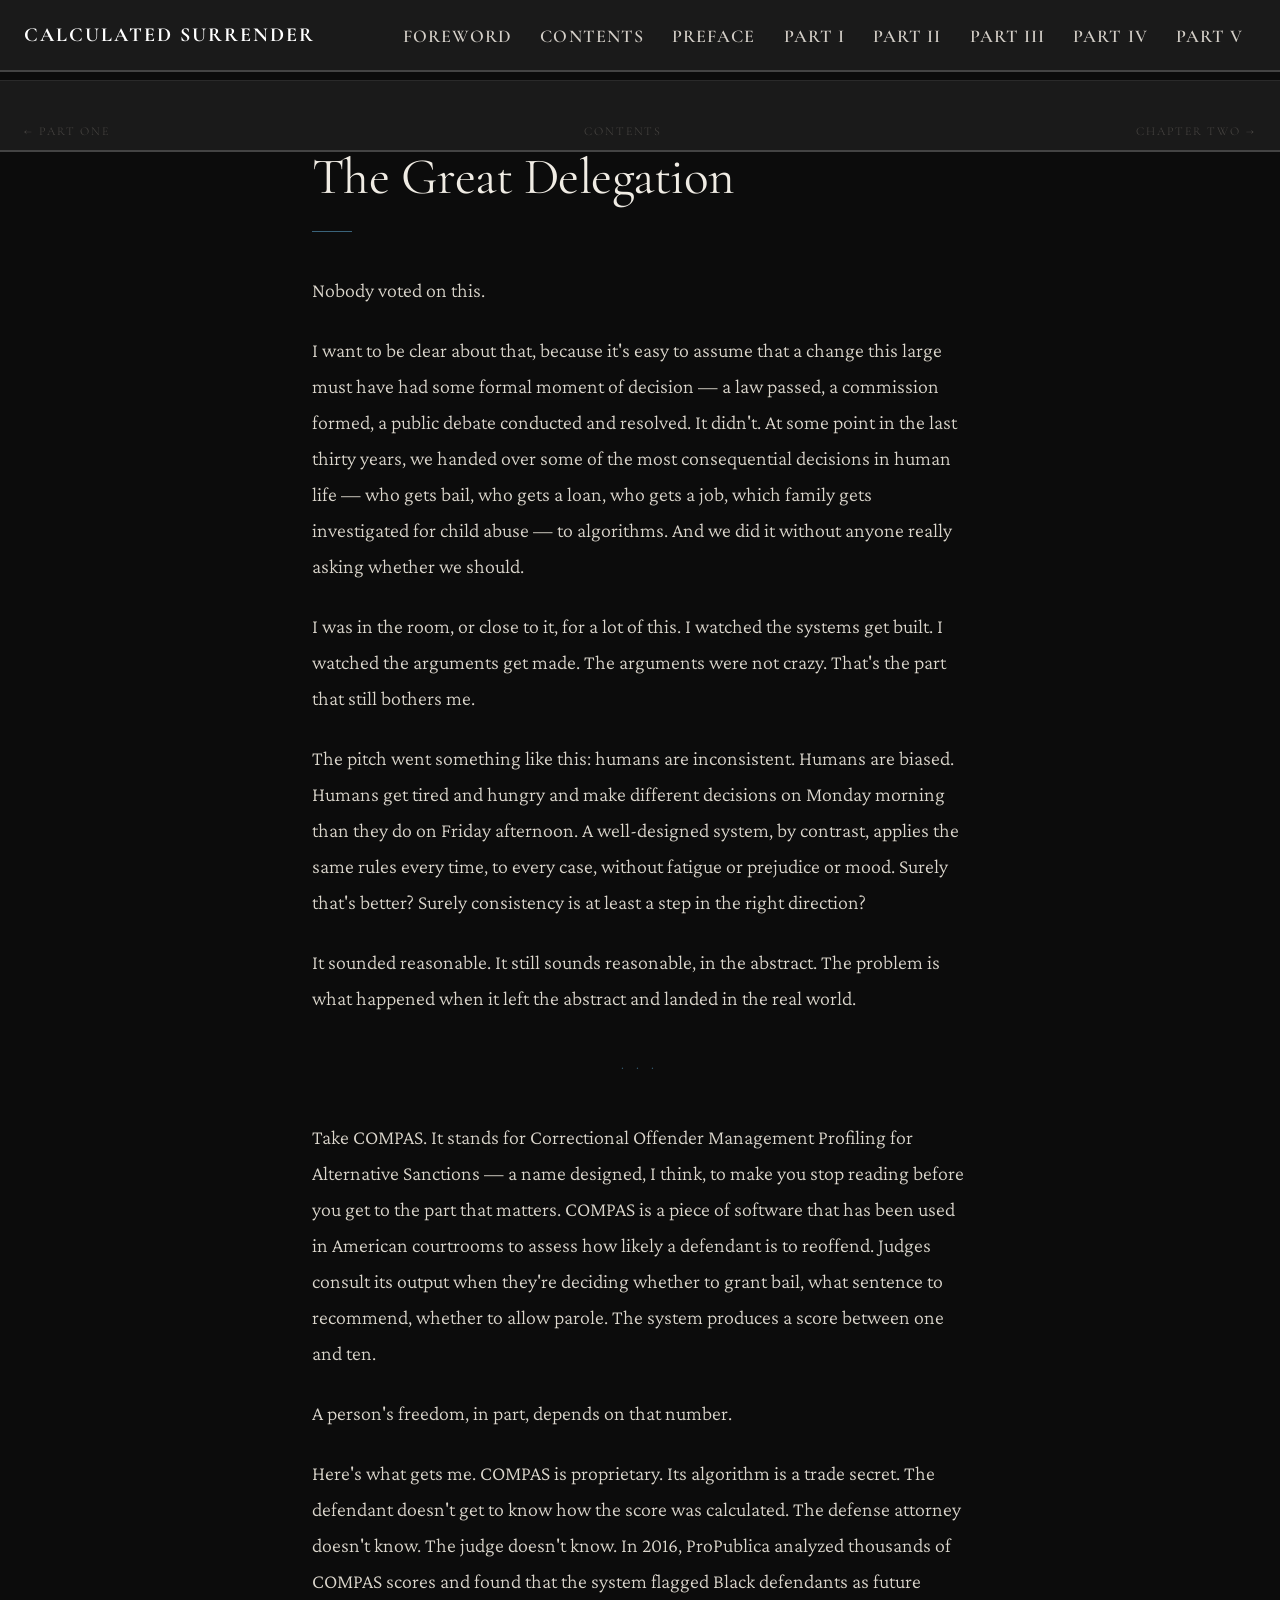
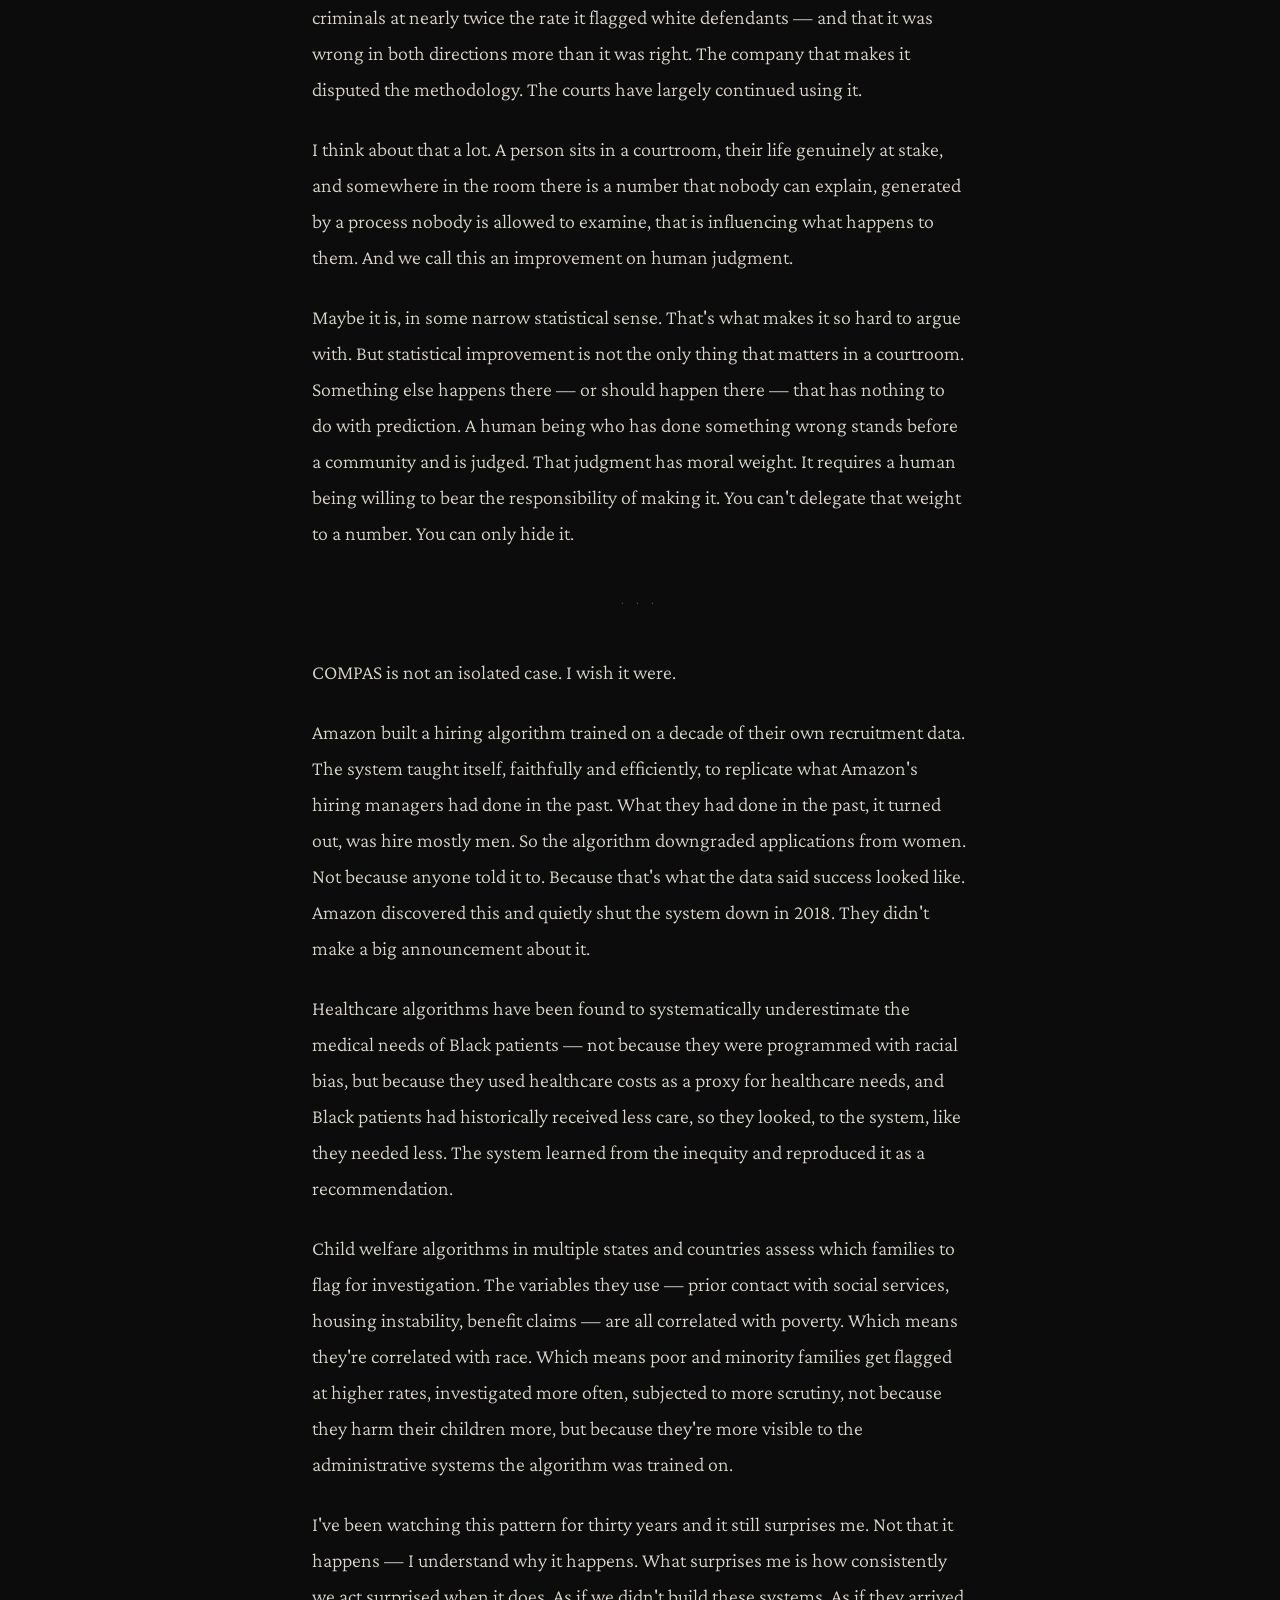
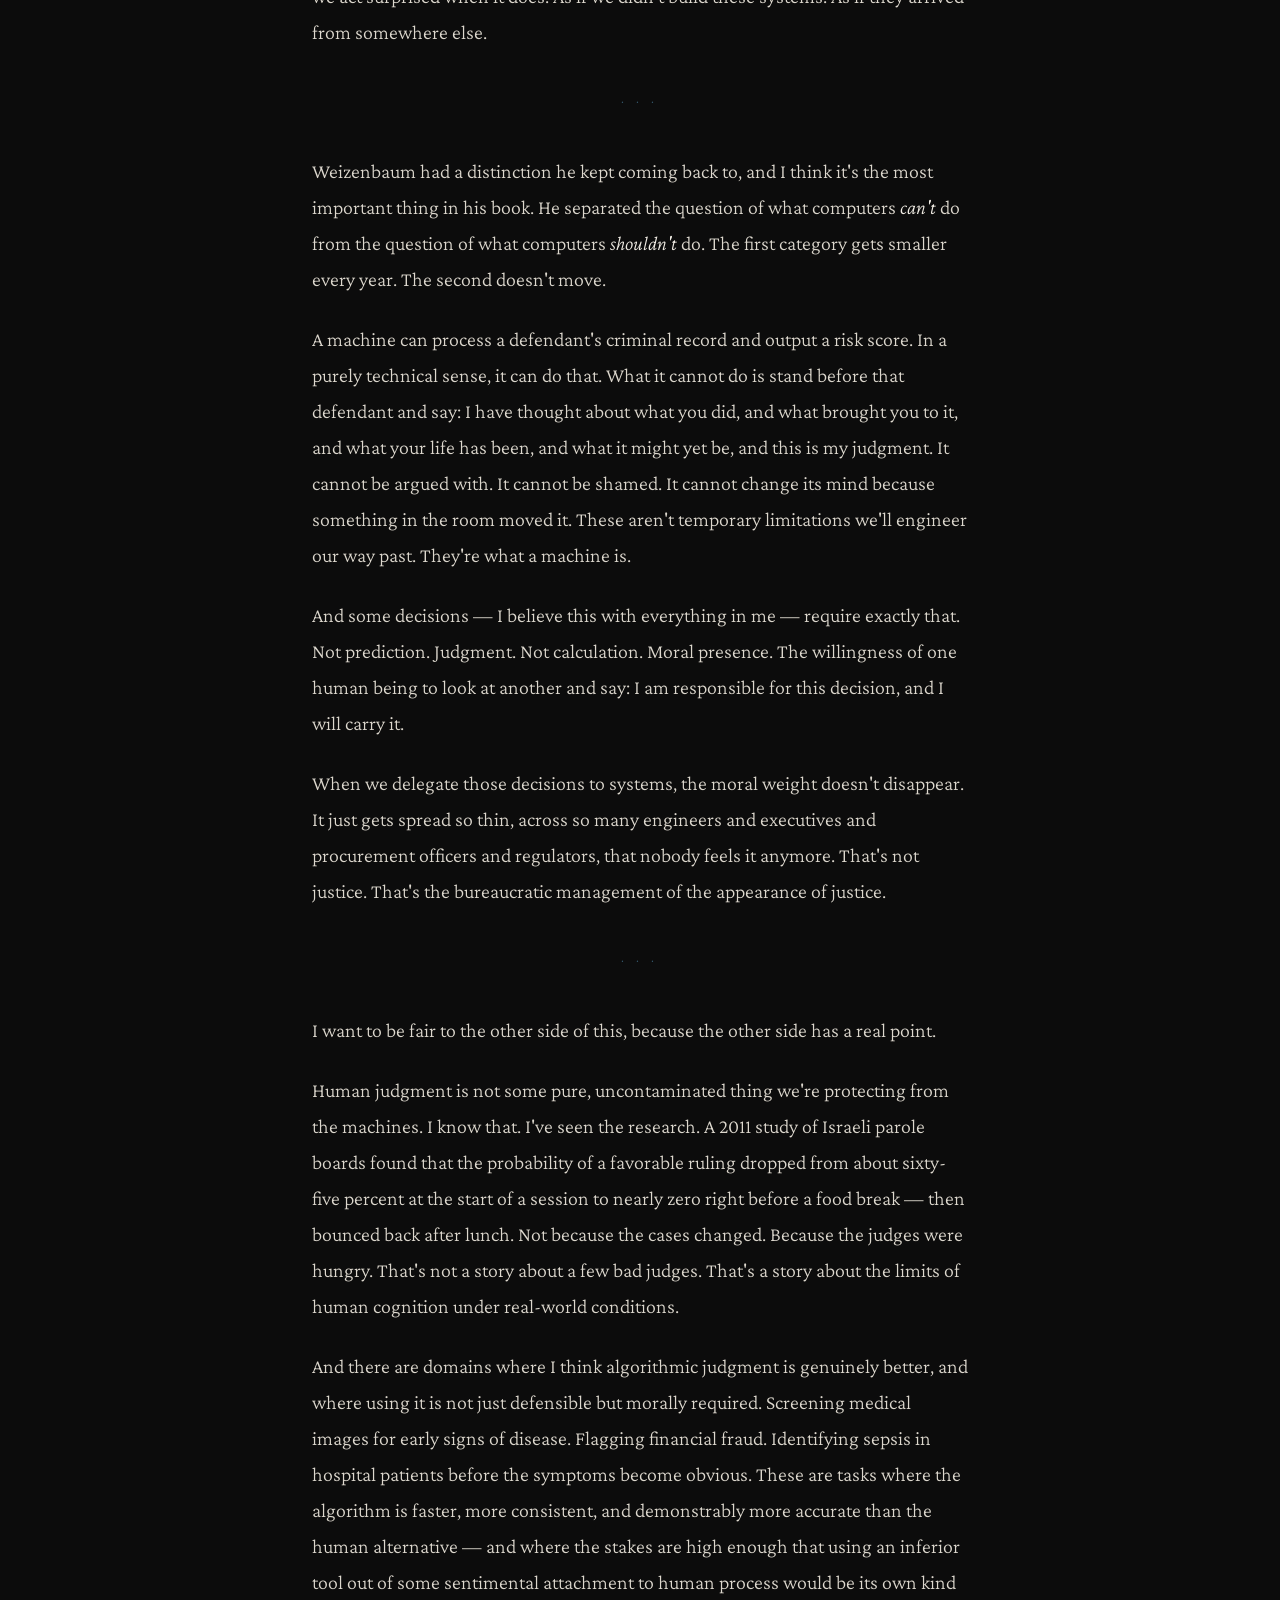
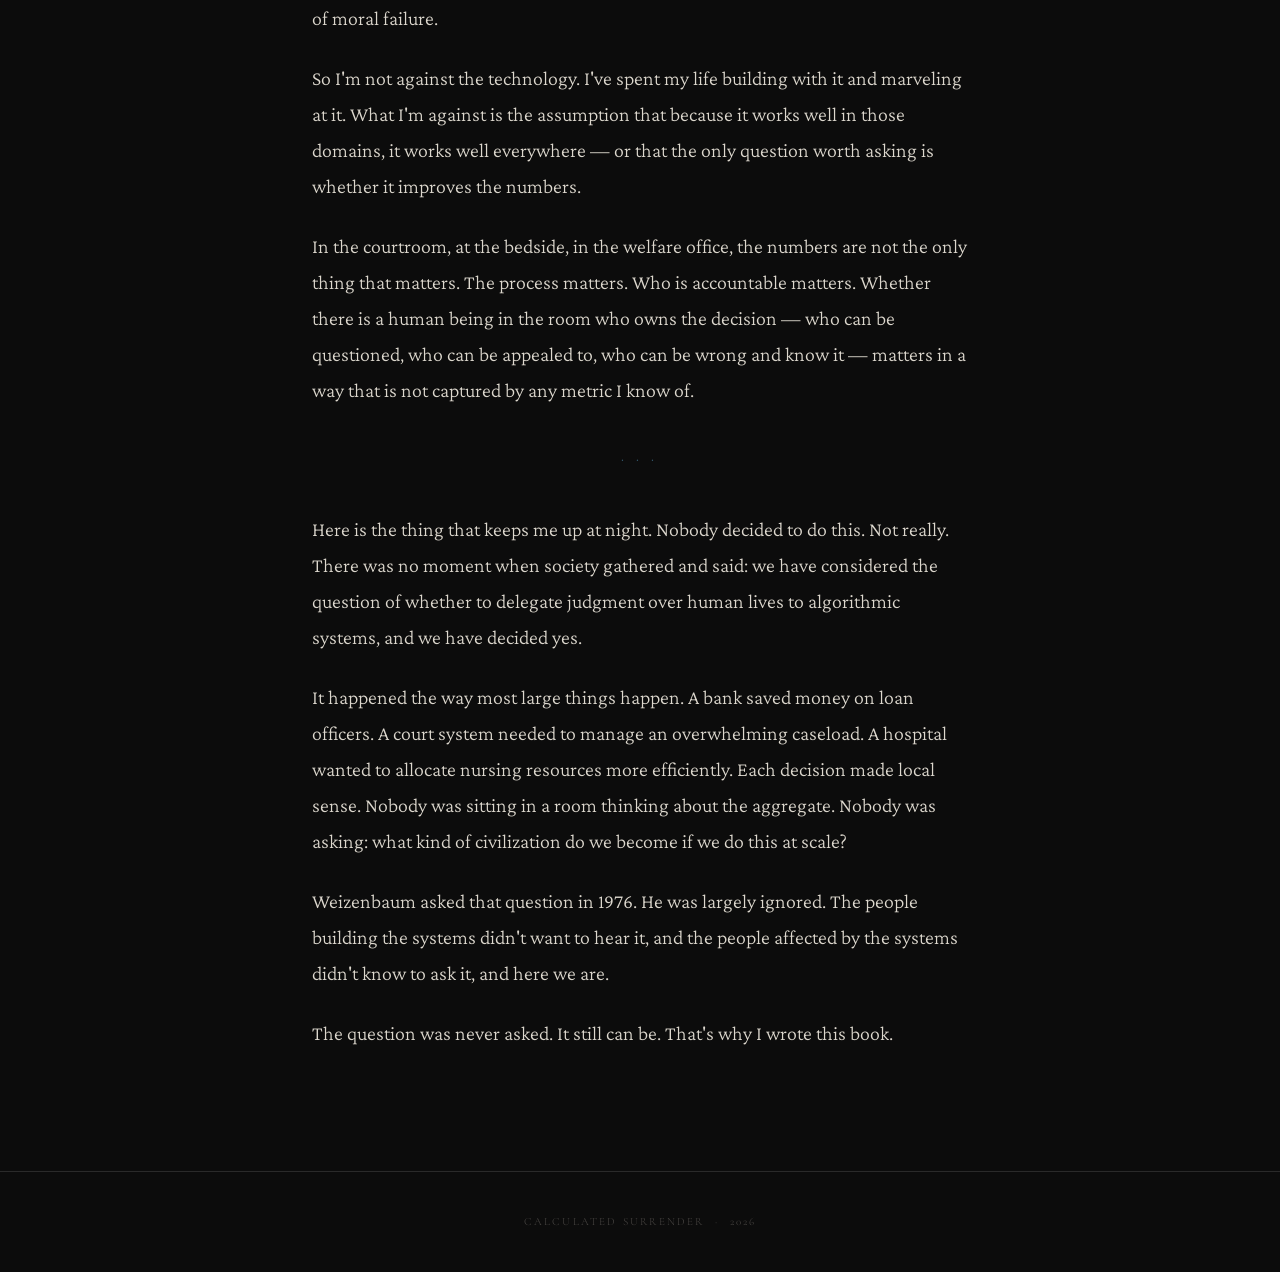
==== chapter-01.html @ d54aa79b "Initial commit — Calculated Surrender website" ====
<!DOCTYPE html>
<html lang="en">
<head>
<meta charset="UTF-8">
<meta name="viewport" content="width=device-width, initial-scale=1.0">
<title>Chapter One — Calculated Surrender</title>
<link rel="stylesheet" href="css/style.css">
</head>
<body>

<nav>
  <a class="nav-title" href="index.html">Calculated Surrender</a>
  <ul class="nav-links">
    <li><a href="foreword.html">Foreword</a></li>
    <li><a href="toc.html">Contents</a></li>
    <li><a href="preface.html">Preface</a></li>
    <li><a href="part-one.html">Part I</a></li>
    <li><a href="part-two.html">Part II</a></li>
    <li><a href="part-three.html">Part III</a></li>
    <li><a href="part-four.html">Part IV</a></li>
    <li><a href="part-five.html">Part V</a></li>
  </ul>
</nav>

<main class="page">

  <div class="section-label">Part One &nbsp;·&nbsp; Chapter One</div>
  <h1 class="page-title">The Great Delegation</h1>
  <div class="blue-rule"></div>

  <p>Nobody voted on this.</p>

  <p>I want to be clear about that, because it's easy to assume that a change this large must have had some formal moment of decision — a law passed, a commission formed, a public debate conducted and resolved. It didn't. At some point in the last thirty years, we handed over some of the most consequential decisions in human life — who gets bail, who gets a loan, who gets a job, which family gets investigated for child abuse — to algorithms. And we did it without anyone really asking whether we should.</p>

  <p>I was in the room, or close to it, for a lot of this. I watched the systems get built. I watched the arguments get made. The arguments were not crazy. That's the part that still bothers me.</p>

  <p>The pitch went something like this: humans are inconsistent. Humans are biased. Humans get tired and hungry and make different decisions on Monday morning than they do on Friday afternoon. A well-designed system, by contrast, applies the same rules every time, to every case, without fatigue or prejudice or mood. Surely that's better? Surely consistency is at least a step in the right direction?</p>

  <p>It sounded reasonable. It still sounds reasonable, in the abstract. The problem is what happened when it left the abstract and landed in the real world.</p>

  <div class="prose-divider">· · ·</div>

  <p>Take COMPAS. It stands for Correctional Offender Management Profiling for Alternative Sanctions — a name designed, I think, to make you stop reading before you get to the part that matters. COMPAS is a piece of software that has been used in American courtrooms to assess how likely a defendant is to reoffend. Judges consult its output when they're deciding whether to grant bail, what sentence to recommend, whether to allow parole. The system produces a score between one and ten.</p>

  <p>A person's freedom, in part, depends on that number.</p>

  <p>Here's what gets me. COMPAS is proprietary. Its algorithm is a trade secret. The defendant doesn't get to know how the score was calculated. The defense attorney doesn't know. The judge doesn't know. In 2016, ProPublica analyzed thousands of COMPAS scores and found that the system flagged Black defendants as future criminals at nearly twice the rate it flagged white defendants — and that it was wrong in both directions more than it was right. The company that makes it disputed the methodology. The courts have largely continued using it.</p>

  <p>I think about that a lot. A person sits in a courtroom, their life genuinely at stake, and somewhere in the room there is a number that nobody can explain, generated by a process nobody is allowed to examine, that is influencing what happens to them. And we call this an improvement on human judgment.</p>

  <p>Maybe it is, in some narrow statistical sense. That's what makes it so hard to argue with. But statistical improvement is not the only thing that matters in a courtroom. Something else happens there — or should happen there — that has nothing to do with prediction. A human being who has done something wrong stands before a community and is judged. That judgment has moral weight. It requires a human being willing to bear the responsibility of making it. You can't delegate that weight to a number. You can only hide it.</p>

  <div class="prose-divider">· · ·</div>

  <p>COMPAS is not an isolated case. I wish it were.</p>

  <p>Amazon built a hiring algorithm trained on a decade of their own recruitment data. The system taught itself, faithfully and efficiently, to replicate what Amazon's hiring managers had done in the past. What they had done in the past, it turned out, was hire mostly men. So the algorithm downgraded applications from women. Not because anyone told it to. Because that's what the data said success looked like. Amazon discovered this and quietly shut the system down in 2018. They didn't make a big announcement about it.</p>

  <p>Healthcare algorithms have been found to systematically underestimate the medical needs of Black patients — not because they were programmed with racial bias, but because they used healthcare costs as a proxy for healthcare needs, and Black patients had historically received less care, so they looked, to the system, like they needed less. The system learned from the inequity and reproduced it as a recommendation.</p>

  <p>Child welfare algorithms in multiple states and countries assess which families to flag for investigation. The variables they use — prior contact with social services, housing instability, benefit claims — are all correlated with poverty. Which means they're correlated with race. Which means poor and minority families get flagged at higher rates, investigated more often, subjected to more scrutiny, not because they harm their children more, but because they're more visible to the administrative systems the algorithm was trained on.</p>

  <p>I've been watching this pattern for thirty years and it still surprises me. Not that it happens — I understand why it happens. What surprises me is how consistently we act surprised when it does. As if we didn't build these systems. As if they arrived from somewhere else.</p>

  <div class="prose-divider">· · ·</div>

  <p>Weizenbaum had a distinction he kept coming back to, and I think it's the most important thing in his book. He separated the question of what computers <em>can't</em> do from the question of what computers <em>shouldn't</em> do. The first category gets smaller every year. The second doesn't move.</p>

  <p>A machine can process a defendant's criminal record and output a risk score. In a purely technical sense, it can do that. What it cannot do is stand before that defendant and say: I have thought about what you did, and what brought you to it, and what your life has been, and what it might yet be, and this is my judgment. It cannot be argued with. It cannot be shamed. It cannot change its mind because something in the room moved it. These aren't temporary limitations we'll engineer our way past. They're what a machine is.</p>

  <p>And some decisions — I believe this with everything in me — require exactly that. Not prediction. Judgment. Not calculation. Moral presence. The willingness of one human being to look at another and say: I am responsible for this decision, and I will carry it.</p>

  <p>When we delegate those decisions to systems, the moral weight doesn't disappear. It just gets spread so thin, across so many engineers and executives and procurement officers and regulators, that nobody feels it anymore. That's not justice. That's the bureaucratic management of the appearance of justice.</p>

  <div class="prose-divider">· · ·</div>

  <p>I want to be fair to the other side of this, because the other side has a real point.</p>

  <p>Human judgment is not some pure, uncontaminated thing we're protecting from the machines. I know that. I've seen the research. A 2011 study of Israeli parole boards found that the probability of a favorable ruling dropped from about sixty-five percent at the start of a session to nearly zero right before a food break — then bounced back after lunch. Not because the cases changed. Because the judges were hungry. That's not a story about a few bad judges. That's a story about the limits of human cognition under real-world conditions.</p>

  <p>And there are domains where I think algorithmic judgment is genuinely better, and where using it is not just defensible but morally required. Screening medical images for early signs of disease. Flagging financial fraud. Identifying sepsis in hospital patients before the symptoms become obvious. These are tasks where the algorithm is faster, more consistent, and demonstrably more accurate than the human alternative — and where the stakes are high enough that using an inferior tool out of some sentimental attachment to human process would be its own kind of moral failure.</p>

  <p>So I'm not against the technology. I've spent my life building with it and marveling at it. What I'm against is the assumption that because it works well in those domains, it works well everywhere — or that the only question worth asking is whether it improves the numbers.</p>

  <p>In the courtroom, at the bedside, in the welfare office, the numbers are not the only thing that matters. The process matters. Who is accountable matters. Whether there is a human being in the room who owns the decision — who can be questioned, who can be appealed to, who can be wrong and know it — matters in a way that is not captured by any metric I know of.</p>

  <div class="prose-divider">· · ·</div>

  <p>Here is the thing that keeps me up at night. Nobody decided to do this. Not really. There was no moment when society gathered and said: we have considered the question of whether to delegate judgment over human lives to algorithmic systems, and we have decided yes.</p>

  <p>It happened the way most large things happen. A bank saved money on loan officers. A court system needed to manage an overwhelming caseload. A hospital wanted to allocate nursing resources more efficiently. Each decision made local sense. Nobody was sitting in a room thinking about the aggregate. Nobody was asking: what kind of civilization do we become if we do this at scale?</p>

  <p>Weizenbaum asked that question in 1976. He was largely ignored. The people building the systems didn't want to hear it, and the people affected by the systems didn't know to ask it, and here we are.</p>

  <p>The question was never asked. It still can be. That's why I wrote this book.</p>

  <nav class="page-nav">
    <a href="part-one.html">← Part One</a>
    <a class="toc-link" href="toc.html">Contents</a>
    <a href="chapter-02.html">Chapter Two →</a>
  </nav>

</main>

<footer>Calculated Surrender &nbsp;·&nbsp; 2026</footer>

</body>
</html>
---- css/style.css ----
@import url('https://fonts.googleapis.com/css2?family=Cormorant+Garamond:ital,wght@0,300;0,400;0,500;0,600;1,300;1,400&family=Crimson+Pro:ital,wght@0,300;0,400;0,600;1,300;1,400&display=swap');

:root {
  --black:      #0c0c0c;
  --dark:       #111111;
  --surface:    #171717;
  --border:     #2a2a2a;
  --text:       #ddd8ce;
  --text-muted: #7a7570;
  --text-dim:   #4a4744;
  --blue:       #7ab3c8;
  --blue-dim:   #3a637a;
  --white:      #f0ece4;
}

* { margin: 0; padding: 0; box-sizing: border-box; }
html { scroll-behavior: smooth; }

body {
  background: var(--black);
  color: var(--text);
  font-family: 'Crimson Pro', Georgia, serif;
  font-size: 20px;
  line-height: 1.8;
  font-weight: 300;
}

/* ── NAV ── */
nav {
  position: fixed;
  top: 0; left: 0; right: 0;
  z-index: 100;
  background: #1a1a1a;
  border-bottom: 2px solid #444;
  padding: 0 1.5rem;
  display: flex;
  align-items: center;
  justify-content: space-between;
  height: 72px;
}

.nav-title {
  font-family: 'Cormorant Garamond', serif;
  font-size: 20px;
  font-weight: 700;
  letter-spacing: 0.1em;
  text-transform: uppercase;
  color: #ffffff;
  text-decoration: none;
  flex-shrink: 0;
}

.nav-title:hover { color: var(--blue); }

.nav-links {
  display: flex;
  gap: 0.15rem;
  list-style: none;
  flex-wrap: nowrap;
}

.nav-links a {
  font-family: 'Cormorant Garamond', serif;
  font-size: 18px;
  font-weight: 600;
  letter-spacing: 0.06em;
  text-transform: uppercase;
  color: #d4cfc8;
  text-decoration: none;
  transition: color 0.2s, background 0.2s;
  padding: 0.5rem 0.8rem;
  border-radius: 4px;
}

.nav-links a:hover {
  color: #ffffff;
  background: rgba(255,255,255,0.1);
}

/* ── PAGE WRAPPER ── */
.page {
  max-width: 720px;
  margin: 0 auto;
  padding: 6rem 2rem 6rem;
  padding-top: max(6rem, calc(72px + 2.5rem));
}

/* ── LABELS & HEADINGS ── */
.section-label {
  font-family: 'Cormorant Garamond', serif;
  font-size: 11px;
  letter-spacing: 0.28em;
  text-transform: uppercase;
  color: var(--blue);
  margin-bottom: 1rem;
}

h1.page-title {
  font-family: 'Cormorant Garamond', serif;
  font-size: clamp(2rem, 5vw, 3.2rem);
  font-weight: 400;
  color: var(--white);
  line-height: 1.15;
  margin-bottom: 0.4rem;
  letter-spacing: -0.01em;
}

h1.part-title {
  font-family: 'Cormorant Garamond', serif;
  font-size: clamp(1.6rem, 3.5vw, 2.6rem);
  font-weight: 400;
  color: var(--white);
  line-height: 1.2;
  margin-bottom: 2.5rem;
  padding-bottom: 2rem;
  border-bottom: 1px solid var(--border);
}

.page-subtitle {
  font-family: 'Crimson Pro', serif;
  font-size: 1.1rem;
  font-weight: 300;
  font-style: italic;
  color: var(--text-muted);
  margin-bottom: 3rem;
  padding-bottom: 2.5rem;
  border-bottom: 1px solid var(--border);
  line-height: 1.5;
}

/* ── BLUE RULE ── */
.blue-rule {
  width: 40px;
  height: 1px;
  background: var(--blue-dim);
  margin: 1.5rem 0 2.5rem;
}

/* ── PROSE ── */
p {
  margin-bottom: 1.5rem;
  color: var(--text);
}

p:last-child { margin-bottom: 0; }

em { font-style: italic; color: var(--white); }

.prose-divider {
  text-align: center;
  color: var(--blue-dim);
  margin: 2.5rem 0;
  letter-spacing: 0.4em;
  font-size: 0.8rem;
}

/* ── AUTHOR BLOCK (foreword) ── */
.author-block {
  display: flex;
  align-items: flex-start;
  gap: 2.5rem;
  margin-bottom: 3.5rem;
  padding-bottom: 3rem;
  border-bottom: 1px solid var(--border);
}

.author-photo {
  width: 110px;
  height: 110px;
  flex-shrink: 0;
  border-radius: 50%;
  object-fit: cover;
  object-position: center top;
  filter: grayscale(25%) contrast(1.05);
  border: 1px solid var(--border);
}

.author-info { padding-top: 0.4rem; }

.author-name {
  font-family: 'Cormorant Garamond', serif;
  font-size: 22px;
  font-weight: 500;
  color: var(--white);
  letter-spacing: 0.02em;
  margin-bottom: 0.3rem;
}

.author-label {
  font-family: 'Cormorant Garamond', serif;
  font-size: 12px;
  letter-spacing: 0.18em;
  text-transform: uppercase;
  color: var(--blue);
}

/* ── DATELINE ── */
.dateline {
  margin-top: 3rem;
  font-family: 'Cormorant Garamond', serif;
  font-size: 14px;
  letter-spacing: 0.1em;
  color: var(--text-dim);
  font-style: italic;
}

/* ── TABLE OF CONTENTS ── */
.toc-grid { display: flex; flex-direction: column; }

.toc-part {
  padding: 1.8rem 0;
  border-bottom: 1px solid var(--border);
}

.toc-part:last-child { border-bottom: none; }

.toc-part-label {
  font-family: 'Cormorant Garamond', serif;
  font-size: 11px;
  letter-spacing: 0.26em;
  text-transform: uppercase;
  color: var(--blue);
  margin-bottom: 0.4rem;
}

.toc-part-title {
  font-family: 'Cormorant Garamond', serif;
  font-size: 1.3rem;
  font-weight: 400;
  color: var(--white);
  margin-bottom: 0.8rem;
}

.toc-part-title a {
  color: inherit;
  text-decoration: none;
  transition: color 0.2s;
}

.toc-part-title a:hover { color: var(--blue); }

.toc-chapters {
  list-style: none;
  display: flex;
  flex-direction: column;
  padding-left: 1rem;
  border-left: 1px solid var(--border);
  margin-top: 0.6rem;
}

.toc-chapters li a,
.toc-front-matter li a {
  font-family: 'Crimson Pro', serif;
  font-size: 0.95rem;
  color: var(--text-muted);
  text-decoration: none;
  transition: color 0.2s;
  display: flex;
  justify-content: space-between;
  align-items: baseline;
  padding: 0.25rem 0;
}

.toc-chapters li a:hover,
.toc-front-matter li a:hover { color: var(--text); }

.toc-status {
  font-size: 0.68rem;
  letter-spacing: 0.14em;
  text-transform: uppercase;
  color: var(--text-dim);
  font-family: 'Cormorant Garamond', serif;
  flex-shrink: 0;
  margin-left: 1rem;
}

.toc-status.available { color: var(--blue-dim); }

.toc-front-matter {
  list-style: none;
  display: flex;
  flex-direction: column;
}

/* ── PAGE NAVIGATION ── */
.page-nav {
  display: flex;
  justify-content: space-between;
  align-items: center;
  margin-top: 5rem;
  padding-top: 2rem;
  border-top: 1px solid var(--border);
}

.page-nav a {
  font-family: 'Cormorant Garamond', serif;
  font-size: 12px;
  letter-spacing: 0.16em;
  text-transform: uppercase;
  color: var(--text-dim);
  text-decoration: none;
  transition: color 0.2s;
  display: flex;
  align-items: center;
  gap: 0.5rem;
}

.page-nav a:hover { color: var(--blue); }

.page-nav .toc-link {
  color: var(--text-dim);
}

/* ── FOOTER ── */
footer {
  border-top: 1px solid var(--border);
  padding: 2.5rem 2rem;
  text-align: center;
  font-family: 'Cormorant Garamond', serif;
  font-size: 11px;
  letter-spacing: 0.2em;
  text-transform: uppercase;
  color: var(--text-dim);
}

/* ── SCROLLBAR ── */
::-webkit-scrollbar { width: 5px; }
::-webkit-scrollbar-track { background: var(--black); }
::-webkit-scrollbar-thumb { background: var(--border); border-radius: 3px; }
::-webkit-scrollbar-thumb:hover { background: var(--blue-dim); }

/* ── RESPONSIVE ── */
@media (max-width: 768px) {
  nav {
    height: auto;
    flex-direction: column;
    align-items: stretch;
    padding: 1rem;
    gap: 0.6rem;
  }

  .nav-title {
    font-size: 18px;
    text-align: center;
    padding-bottom: 0.6rem;
    border-bottom: 1px solid #444;
  }

  .nav-links {
    display: flex;
    flex-wrap: wrap;
    justify-content: center;
    gap: 0.3rem;
  }

  .nav-links a {
    font-size: 17px;
    font-weight: 700;
    padding: 0.6rem 1rem;
    background: rgba(255,255,255,0.06);
    border-radius: 4px;
    color: #ffffff;
  }

  .nav-links a:hover {
    background: rgba(255,255,255,0.14);
  }

  .page {
    padding-top: 14rem;
    padding-left: 1.2rem;
    padding-right: 1.2rem;
  }

  .author-block { flex-direction: column; align-items: center; text-align: center; }
}
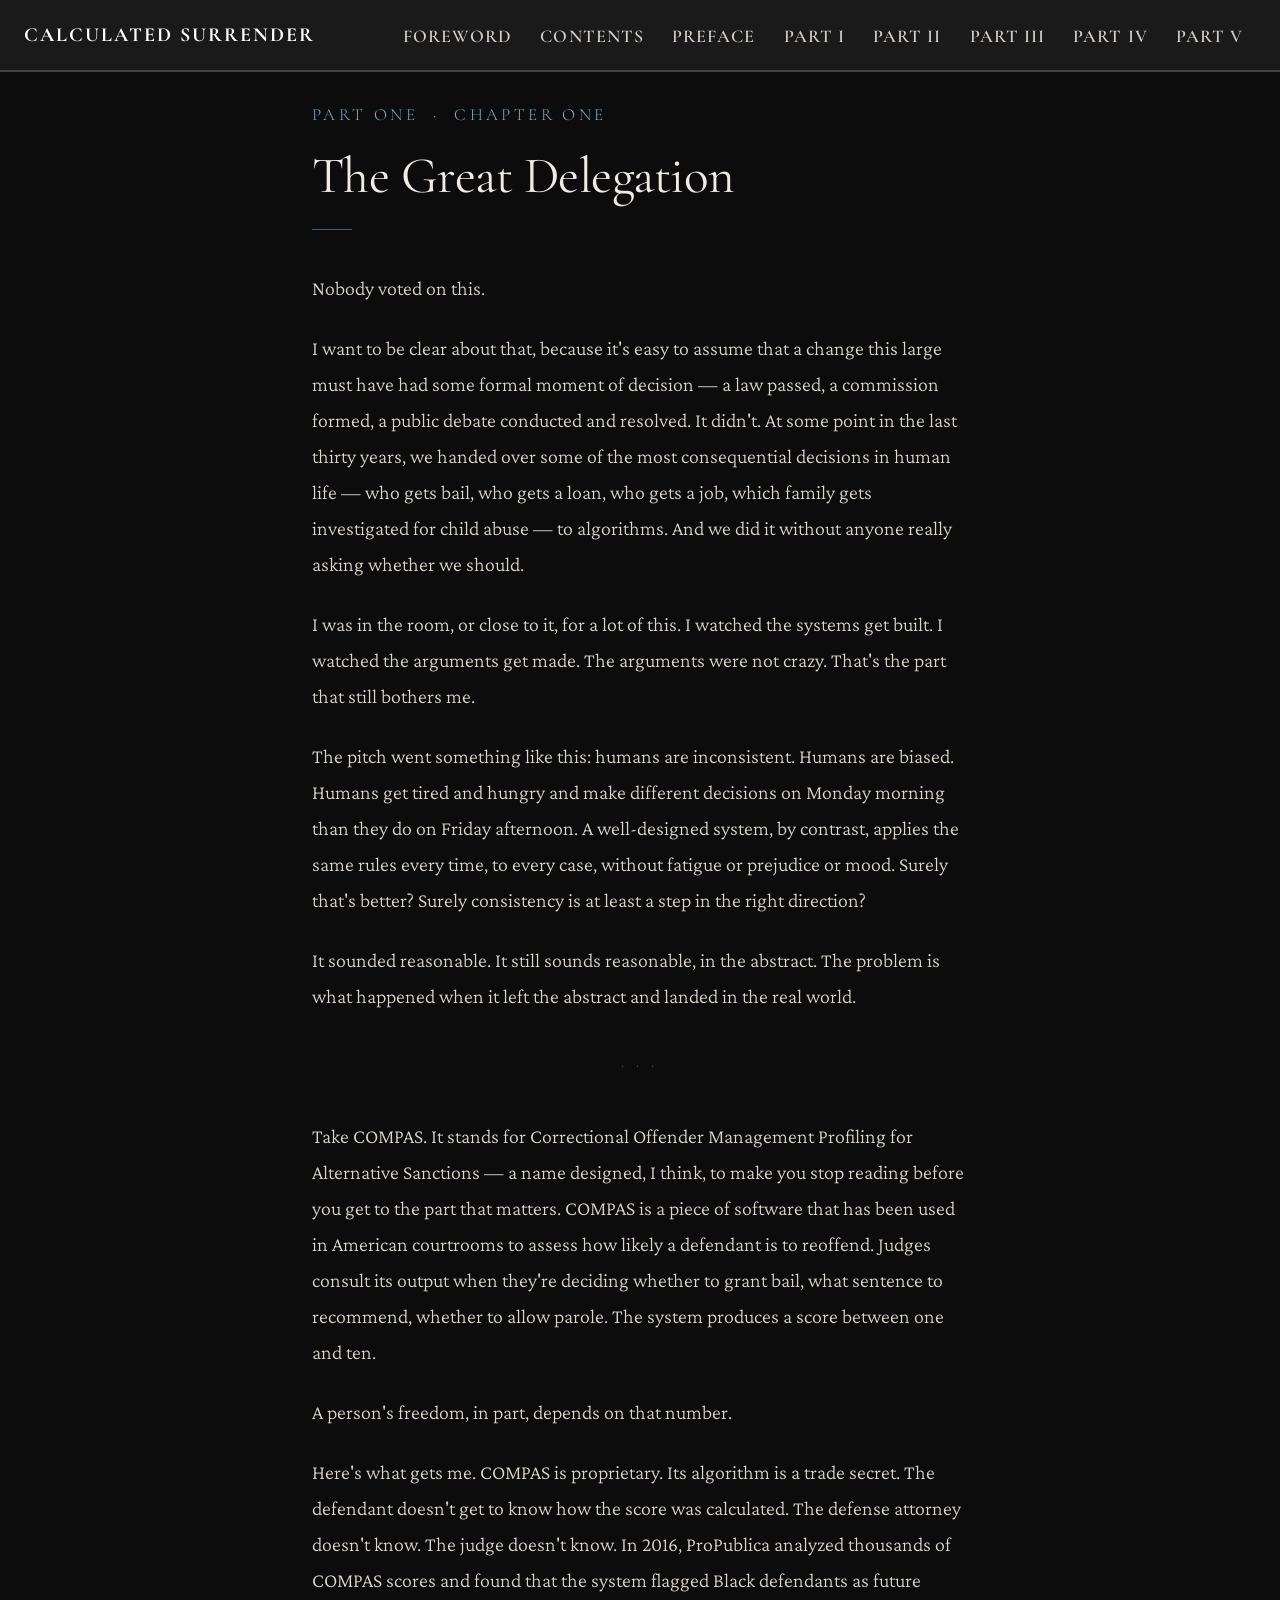
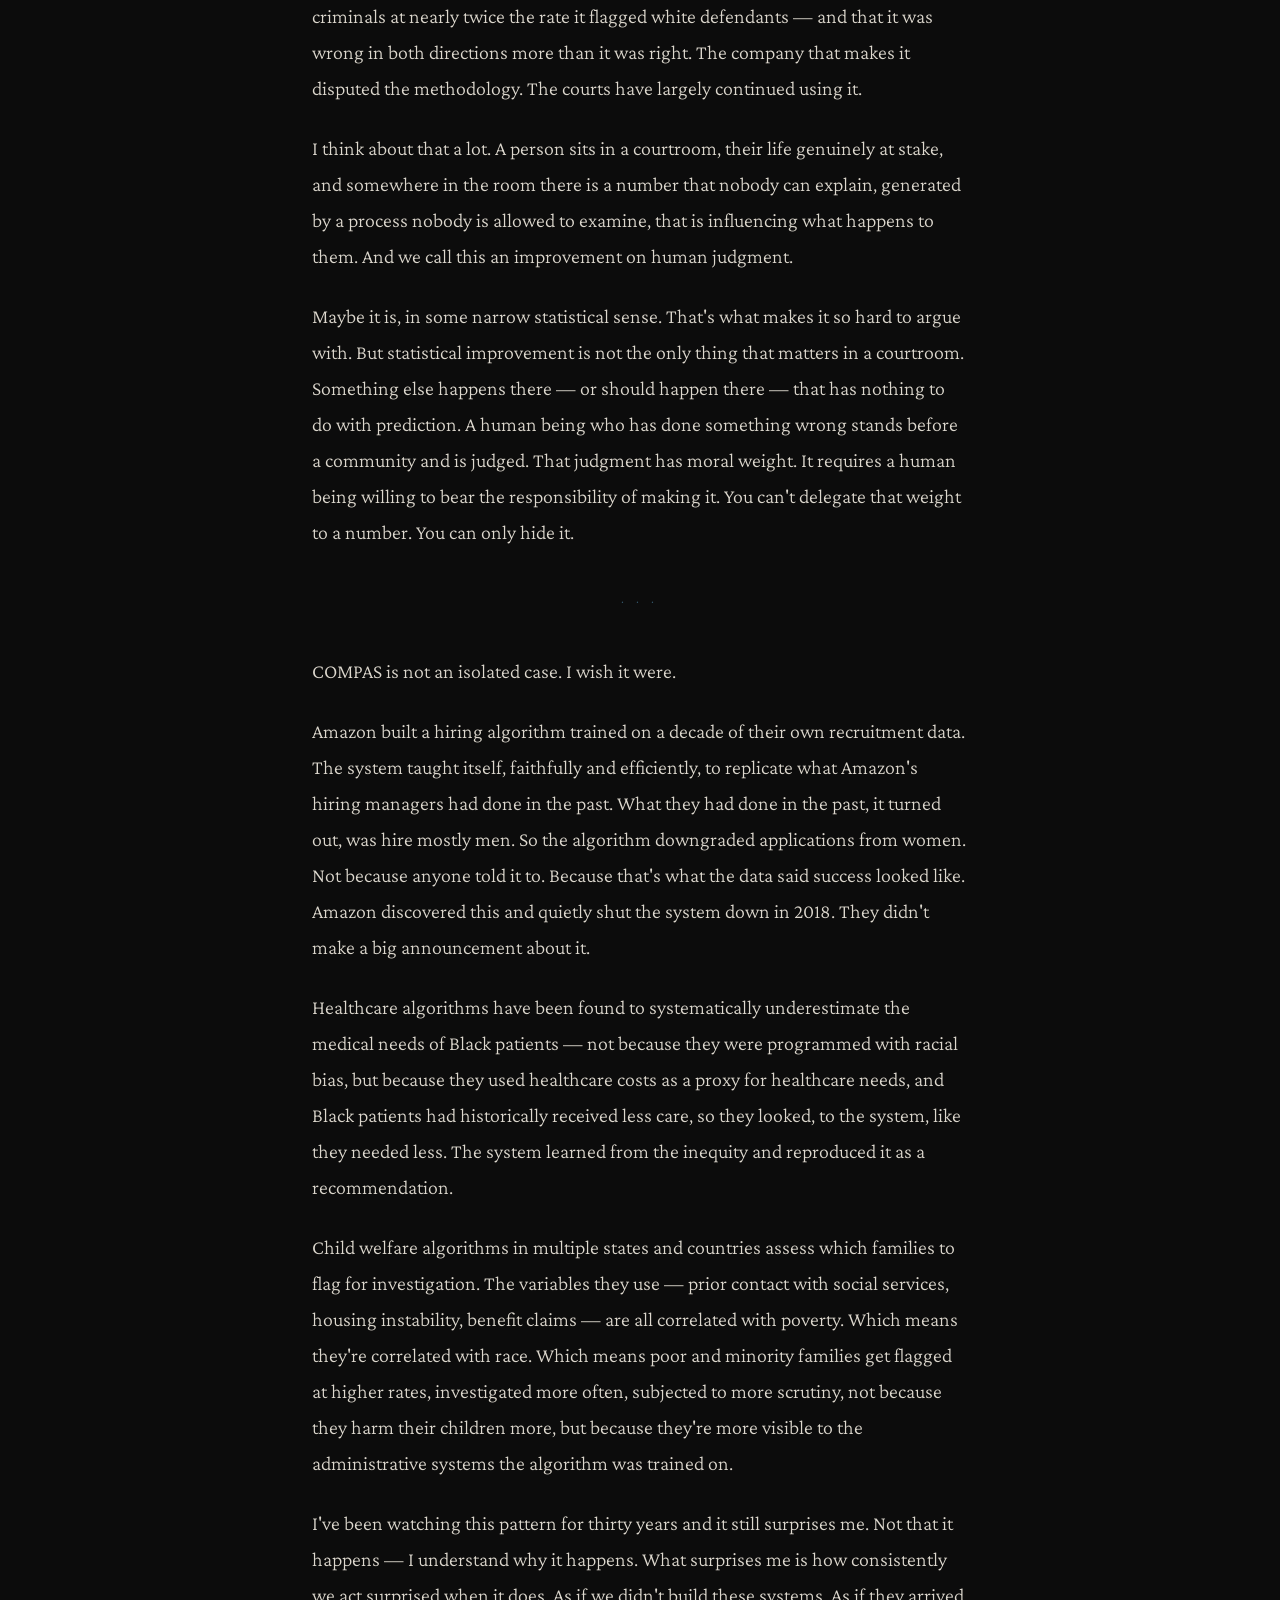
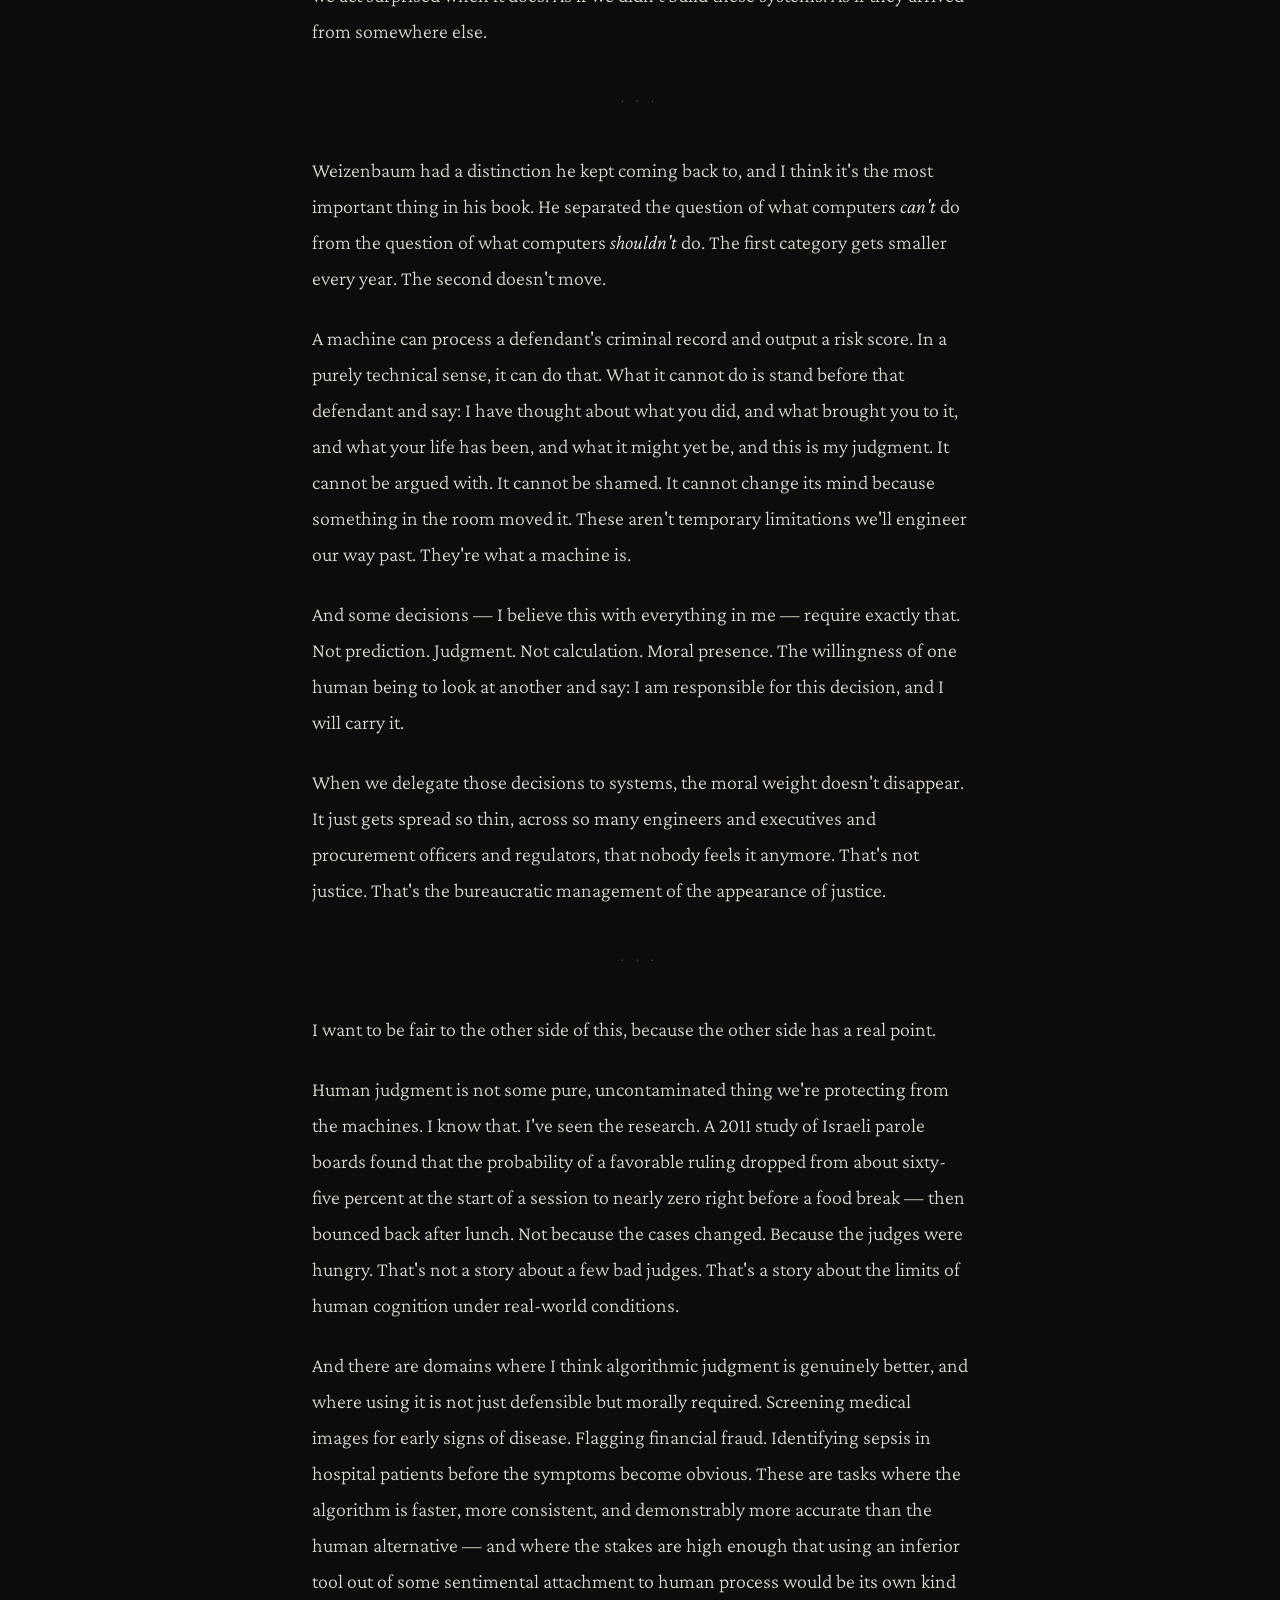
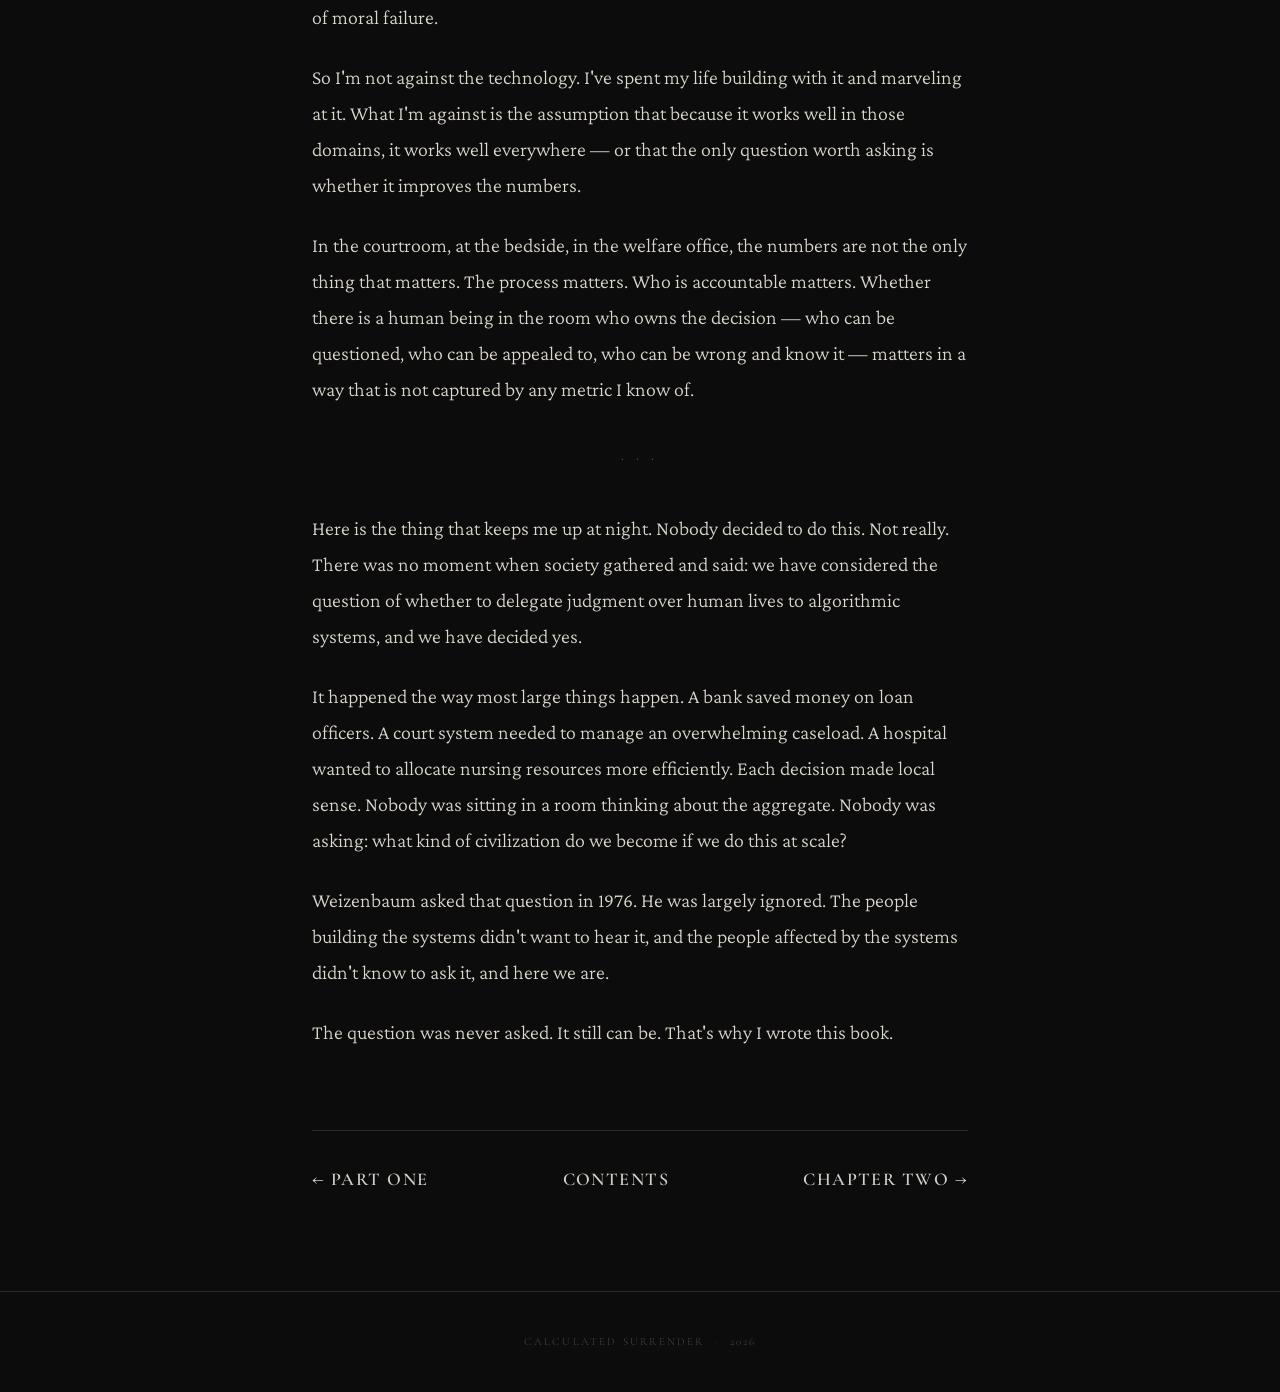
==== commit 5e04e1e3: "fix nav" ====
--- a/chapter-01.html
+++ b/chapter-01.html
@@ -4,11 +4,11 @@
 <meta charset="UTF-8">
 <meta name="viewport" content="width=device-width, initial-scale=1.0">
 <title>Chapter One — Calculated Surrender</title>
-<link rel="stylesheet" href="css/style.css">
+<link rel="stylesheet" href="css/style.css?v=2">
 </head>
 <body>
 
-<nav>
+<nav class="site-nav">
   <a class="nav-title" href="index.html">Calculated Surrender</a>
   <ul class="nav-links">
     <li><a href="foreword.html">Foreword</a></li>
--- a/css/style.css
+++ b/css/style.css
@@ -26,7 +26,7 @@
 }
 
 /* ── NAV ── */
-nav {
+.site-nav {
   position: fixed;
   top: 0; left: 0; right: 0;
   z-index: 100;
@@ -81,15 +81,15 @@
 .page {
   max-width: 720px;
   margin: 0 auto;
-  padding: 6rem 2rem 6rem;
-  padding-top: max(6rem, calc(72px + 2.5rem));
+  padding: 2rem 2rem 6rem;
+  padding-top: 100px;
 }
 
 /* ── LABELS & HEADINGS ── */
 .section-label {
   font-family: 'Cormorant Garamond', serif;
-  font-size: 11px;
-  letter-spacing: 0.28em;
+  font-size: 17px;
+  letter-spacing: 0.2em;
   text-transform: uppercase;
   color: var(--blue);
   margin-bottom: 1rem;
@@ -216,17 +216,17 @@
 
 .toc-part-label {
   font-family: 'Cormorant Garamond', serif;
-  font-size: 11px;
-  letter-spacing: 0.26em;
+  font-size: 18px;
+  letter-spacing: 0.18em;
   text-transform: uppercase;
   color: var(--blue);
-  margin-bottom: 0.4rem;
+  margin-bottom: 0.5rem;
 }
 
 .toc-part-title {
   font-family: 'Cormorant Garamond', serif;
-  font-size: 1.3rem;
-  font-weight: 400;
+  font-size: 1.6rem;
+  font-weight: 500;
   color: var(--white);
   margin-bottom: 0.8rem;
 }
@@ -251,22 +251,22 @@
 .toc-chapters li a,
 .toc-front-matter li a {
   font-family: 'Crimson Pro', serif;
-  font-size: 0.95rem;
+  font-size: 1.2rem;
   color: var(--text-muted);
   text-decoration: none;
   transition: color 0.2s;
   display: flex;
   justify-content: space-between;
   align-items: baseline;
-  padding: 0.25rem 0;
+  padding: 0.35rem 0;
 }
 
 .toc-chapters li a:hover,
 .toc-front-matter li a:hover { color: var(--text); }
 
 .toc-status {
-  font-size: 0.68rem;
-  letter-spacing: 0.14em;
+  font-size: 1rem;
+  letter-spacing: 0.1em;
   text-transform: uppercase;
   color: var(--text-dim);
   font-family: 'Cormorant Garamond', serif;
@@ -284,20 +284,24 @@
 
 /* ── PAGE NAVIGATION ── */
 .page-nav {
+  position: static !important;
   display: flex;
   justify-content: space-between;
   align-items: center;
   margin-top: 5rem;
   padding-top: 2rem;
   border-top: 1px solid var(--border);
+  background: transparent !important;
+  height: auto !important;
 }
 
 .page-nav a {
   font-family: 'Cormorant Garamond', serif;
-  font-size: 12px;
-  letter-spacing: 0.16em;
-  text-transform: uppercase;
-  color: var(--text-dim);
+  font-size: 18px;
+  font-weight: 600;
+  letter-spacing: 0.08em;
+  text-transform: uppercase;
+  color: #d4cfc8;
   text-decoration: none;
   transition: color 0.2s;
   display: flex;
@@ -305,11 +309,9 @@
   gap: 0.5rem;
 }
 
-.page-nav a:hover { color: var(--blue); }
-
-.page-nav .toc-link {
-  color: var(--text-dim);
-}
+.page-nav a:hover { color: #ffffff; }
+
+.page-nav .toc-link { color: #d4cfc8; }
 
 /* ── FOOTER ── */
 footer {
@@ -331,7 +333,7 @@
 
 /* ── RESPONSIVE ── */
 @media (max-width: 768px) {
-  nav {
+  .site-nav {
     height: auto;
     flex-direction: column;
     align-items: stretch;
@@ -367,7 +369,7 @@
   }
 
   .page {
-    padding-top: 14rem;
+    padding-top: 220px;
     padding-left: 1.2rem;
     padding-right: 1.2rem;
   }
